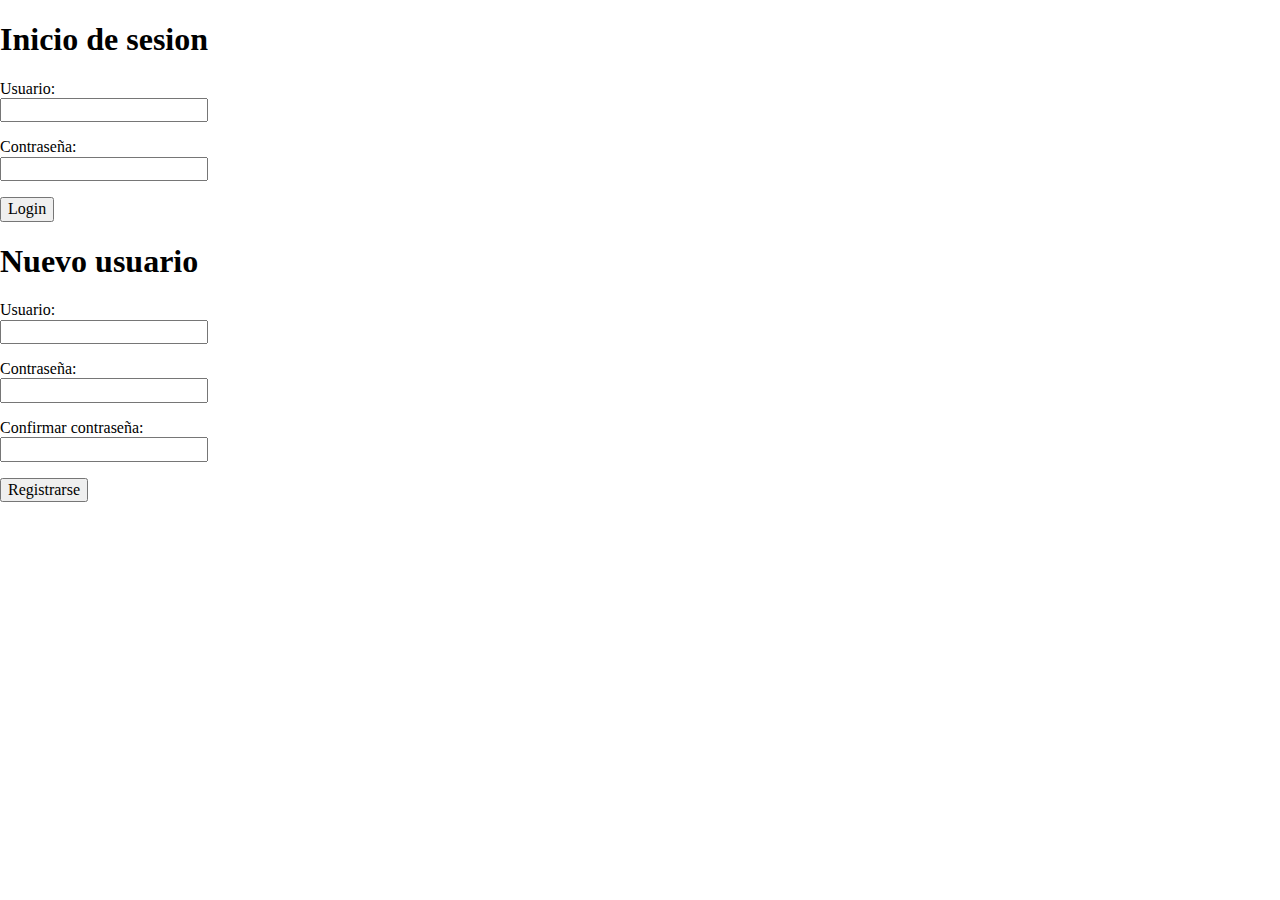
==== index.html @ 91f0b83f "version commit" ====
<!DOCTYPE html>
<html lang="es">

<head>
    <meta charset="UTF-8">
    <meta name="viewport" content="width=device-width, initial-scale=1.0, user-scalable=no">
    <meta http-equiv="X-UA-Compatible" content="ie=edge">
    <title>Poker Tomellosero 2.0</title>

    <!-- Hojas de estilos -->
    <link rel="stylesheet" type="text/css" href="css/normalize.css" />
    <link rel="stylesheet" href="css/estilos.css">
    <!-- Script -->
    <script src="js/cargar.js"></script>

    <!--<script src="https://kit.fontawesome.com/446d3686df.js" crossorigin="anonymous"></script>-->
</head>

<body>
    <div class="contenedor fondo_color_verde" id="contenedor">

        <div class="login">
            <h1 class="margin_p_login">Inicio de sesion</h1>
            <p class="margin_p_login">Usuario: <br> <input type="text"></p>
            <p class="margin_p_login">Contraseña: <br> <input type="text"></p>
            <p class="margin_p_login"><button id="botonLogin" class="botonesPrincipales">Login</button></p>
        </div>
        <div class="registro">
            <h1 class="margin_p_login">Nuevo usuario</h1>
            <p class="margin_p_login">Usuario: <br> <input type="text"> </p>
            <p class="margin_p_login">Contraseña: <br> <input type="password"> </p>
            <p class="margin_p_login">Confirmar contraseña: <br> <input type="password"></p>
            <p class="margin_p_login"><button id="botonLogin" class="botonesPrincipales">Registrarse</button></p>
        </div>

    </div>
    <div id="contenedorJuego">

    </div>
</body>

</html>
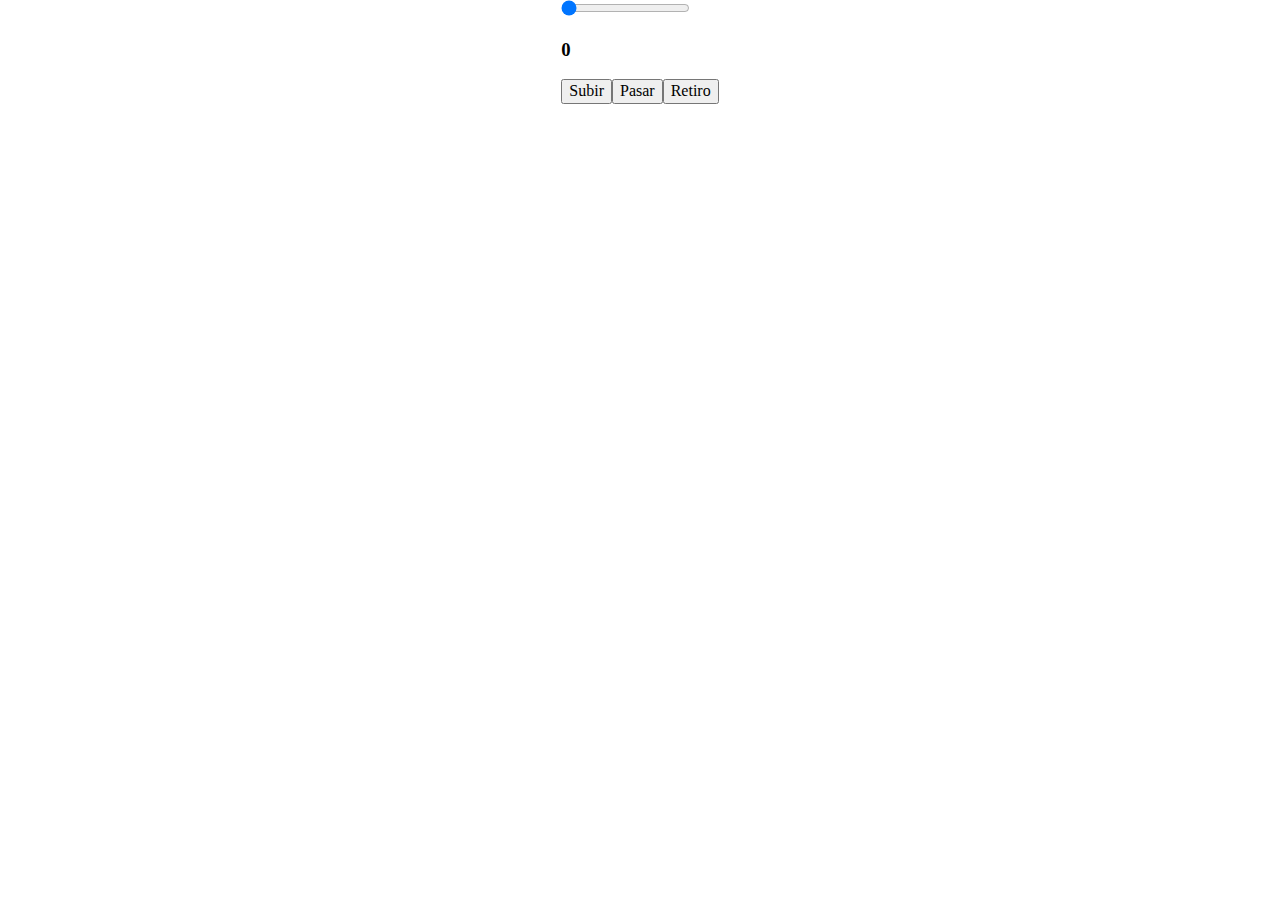
==== commit 420d8bb0: "No funciona" ====
--- a/index.html
+++ b/index.html
@@ -11,26 +11,31 @@
     <link rel="stylesheet" type="text/css" href="css/normalize.css" />
     <link rel="stylesheet" href="css/estilos.css">
     <!-- Script -->
-    <script src="js/cargar.js"></script>
+    <script src="js/principal.js"></script>
+    <script src="js/crear_db.js"></script>
 
     <!--<script src="https://kit.fontawesome.com/446d3686df.js" crossorigin="anonymous"></script>-->
 </head>
 
 <body>
     <div class="contenedor fondo_color_verde" id="contenedor">
-
         <div class="login">
+            <!--<form action="#">-->
             <h1 class="margin_p_login">Inicio de sesion</h1>
             <p class="margin_p_login">Usuario: <br> <input type="text"></p>
             <p class="margin_p_login">Contraseña: <br> <input type="text"></p>
             <p class="margin_p_login"><button id="botonLogin" class="botonesPrincipales">Login</button></p>
+            <!--</form>-->
         </div>
         <div class="registro">
-            <h1 class="margin_p_login">Nuevo usuario</h1>
-            <p class="margin_p_login">Usuario: <br> <input type="text"> </p>
-            <p class="margin_p_login">Contraseña: <br> <input type="password"> </p>
-            <p class="margin_p_login">Confirmar contraseña: <br> <input type="password"></p>
-            <p class="margin_p_login"><button id="botonLogin" class="botonesPrincipales">Registrarse</button></p>
+            <span id="fallo"></span>
+            <!--<form action="#">-->
+            <h1 class="margin_p_login"> Nuevo usuario </h1>
+            <p class="margin_p_login"> Usuario: <br> <input type="text" id="usuarioInput"> </p>
+            <p class="margin_p_login"> Contraseña: <br> <input type="password" id="passwordRegistro1"> </p>
+            <p class="margin_p_login"> Confirmar contraseña: <br> <input type="password" id="passwordRegistro2"></p>
+            <p class="margin_p_login"><button id="botonRegistro" class="botonesPrincipales">Registrarse</button></p>
+            <!--</form>-->
         </div>
 
     </div>
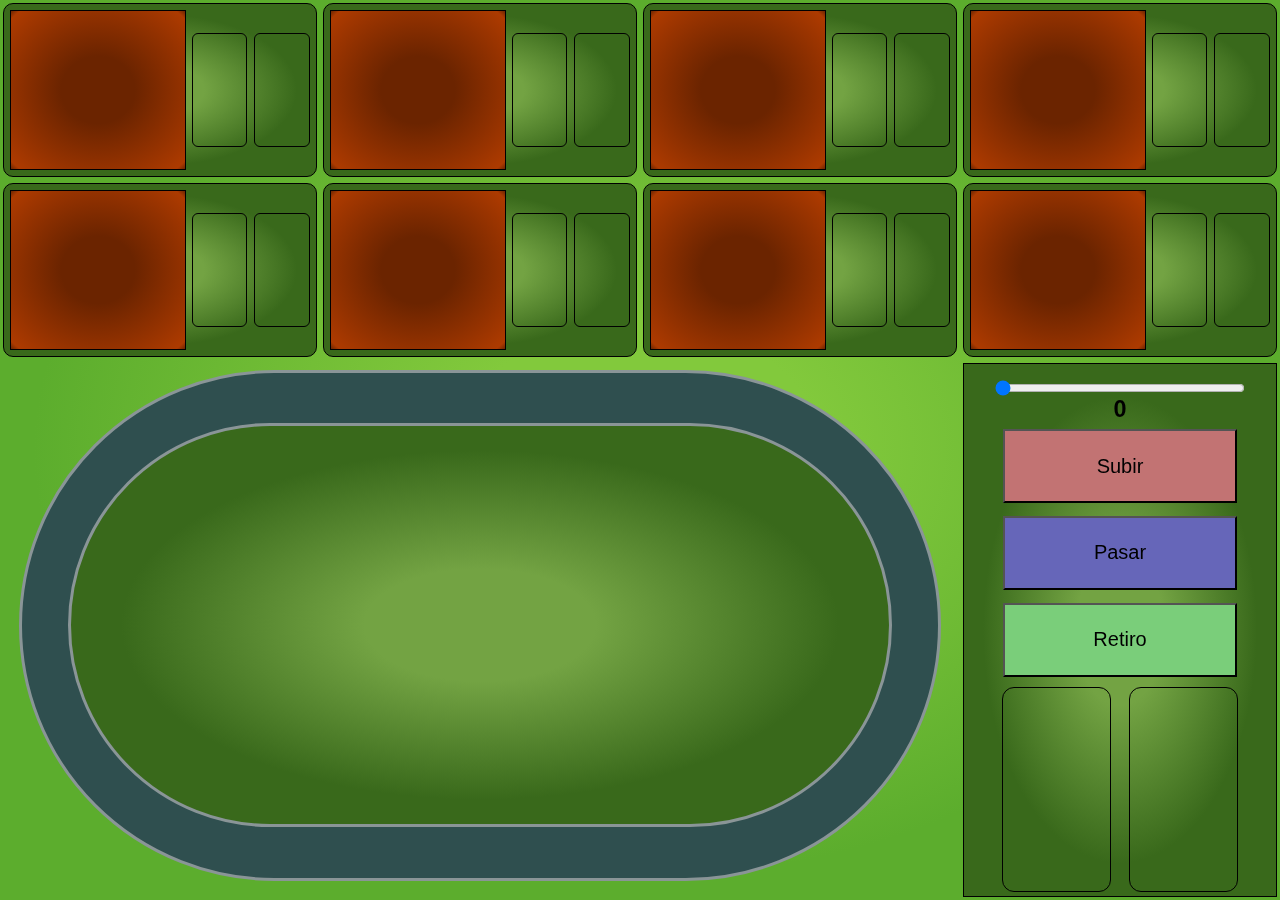
==== commit 816fd78b: "xd" ====
--- a/index.html
+++ b/index.html
@@ -10,9 +10,12 @@
     <!-- Hojas de estilos -->
     <link rel="stylesheet" type="text/css" href="css/normalize.css" />
     <link rel="stylesheet" href="css/estilos.css">
+    <!-- Jquery -->
+    <script src="js/jquery-3.4.1.min.js"></script>
     <!-- Script -->
     <script src="js/principal.js"></script>
     <script src="js/crear_db.js"></script>
+
 
     <!--<script src="https://kit.fontawesome.com/446d3686df.js" crossorigin="anonymous"></script>-->
 </head>
@@ -39,8 +42,8 @@
         </div>
 
     </div>
+    <div class="encima-repartir" id="encima-repartir"></div>
     <div id="contenedorJuego">
-
     </div>
 </body>
 
--- a/css/estilos.css
+++ b/css/estilos.css
@@ -0,0 +1,384 @@
+* {
+    box-sizing: border-box;
+}
+
+body,
+html {
+    width: 100vw;
+    height: 100vh;
+    padding: 0;
+    margin: 0;
+    /* ------------ */
+    font-family: Impact, Charcoal, sans-serif;
+    font-size: 20px;
+}
+
+.contenedor {
+    width: 100%;
+    height: 100%;
+    /* ------------ */
+    display: flex;
+    /* ------------ */
+    justify-content: center;
+    text-align: center;
+    align-items: center;
+}
+
+.login {
+    display: flex;
+    flex-direction: column;
+    /* ------------ */
+    width: 40%;
+    height: 80%;
+    /* ------------ */
+    border: 2px solid black;
+    /* ------------ */
+    justify-content: center;
+}
+
+.registro {
+    display: flex;
+    flex-direction: column;
+    /* ------------ */
+    width: 40%;
+    height: 80%;
+    /* ------------ */
+    border: 2px solid black;
+    /* ------------ */
+    justify-content: center;
+}
+
+.margin_p_login {
+    margin-top: 1%;
+    margin-bottom: 1%;
+}
+
+.botonesPrincipales {
+    width: 30%;
+    height: 30px;
+    /* -------------- */
+    font-family: Impact, Charcoal, sans-serif;
+    font-size: 18px;
+    /* -------------- */
+    border-color: black;
+}
+
+#contenedorJuego {
+    position: fixed;
+    z-index: 1;
+    /* ------------ */
+    width: 100%;
+    height: 100%;
+    /* -------- */
+    display: grid;
+    grid-template-rows: 2fr 2fr 6fr;
+    grid-template-columns: 1fr 1fr 1fr 1fr;
+    grid-template-areas: "j1 j2 j3 j4" "j5 j6 j7 j8" "mesa mesa mesa apostar";
+    /* -------- */
+    /*background-color: aquamarine;*/
+    background: radial-gradient(ellipse at center, rgba(130, 201, 60, 1) 15%, rgba(130, 201, 60, 1) 20%, rgba(92, 173, 45, 1) 67%, rgba(92, 173, 45, 1) 88%);
+}
+
+.encima-repartir {
+    position: absolute;
+    z-index: 2;
+    /* ------------ */
+    width: 100%;
+    height: 100%;
+}
+
+#contenedorJuego button,
+#contenedorJuego span {
+    width: 75%;
+    height: 75%;
+    /* -------------- */
+    font-family: Impact, Charcoal, sans-serif;
+    font-size: 20px;
+    /* -------------- */
+    border-color: black;
+}
+
+#contenedorJuego h3 {
+    margin: 0;
+}
+
+.displayJugadores {
+    display: grid;
+    grid-template-rows: 1fr 4fr 1fr;
+    grid-template-columns: 3fr 1fr 1fr;
+    grid-template-areas: "jugador hueco1 hueco2" "jugador carta1 carta2" "jugador hueco hueco";
+}
+
+.jugador {
+    margin: 1%;
+    /* -------- */
+    border: 1px solid black;
+    box-sizing: border-box;
+    border-radius: 10px;
+}
+
+.mesa {
+    margin: 1%;
+    margin-left: 2%;
+    margin-right: 2%;
+    margin-bottom: 2%;
+    /* -------- */
+    border-radius: 500px;
+    border: 3px solid rgb(138, 149, 151);
+    box-sizing: border-box;
+    /* -------- */
+    grid-area: mesa;
+    background-color: darkslategray;
+    /* -------- */
+    display: flex;
+    flex-direction: column;
+    /* -------- */
+    justify-content: center;
+    text-align: center;
+    align-items: center;
+}
+
+.mesaInterior {
+    width: 90%;
+    height: 80%;
+    /* -------- */
+    border-radius: 500px;
+    border: 3px solid rgb(138, 149, 151);
+    box-sizing: border-box;
+    /* -------- */
+    display: grid;
+    grid-template-rows: 1fr 2fr 1fr;
+    grid-template-columns: 1fr 2fr 2fr 2fr 2fr 2fr 2fr 1fr;
+    grid-template-areas: ". . . . . . . ." ". mazo carta1 carta2 carta3 carta4 carta5 ." ". . . . . . . .";
+}
+
+.apostar {
+    margin: 1%;
+    /* -------- */
+    grid-area: apostar;
+    /* -------- */
+    border: 1px solid black;
+    box-sizing: border-box;
+    /* -------- */
+    display: grid;
+    grid-template-rows: 3fr 2fr;
+    grid-template-columns: 3fr 10fr 1fr 10fr 3fr;
+    grid-template-areas: "botones botones botones botones botones" "sitio1 carta1 sitio2 carta2 sitio3";
+}
+
+.puesto {
+    margin: 3%;
+    /* -------- */
+    grid-area: jugador;
+    background: radial-gradient(ellipse at center, rgba(107, 36, 0, 1) 16%, rgba(107, 36, 0, 1) 30%, rgba(169, 57, 0, 1) 91%, rgba(173, 58, 0, 1) 95%, rgba(107, 36, 0, 1) 100%);
+    /* -------- */
+    border: 1px solid black;
+    box-sizing: border-box;
+}
+
+.carta {
+    margin: 1%;
+    margin-right: 10%;
+    /* -------- */
+    border-radius: 6px;
+    /* -------- */
+    border: 1px solid black;
+    box-sizing: border-box;
+    /* -------- */
+    background-image: url(../img/reversoNegro.jpg);
+    background-position: center center;
+    background-size: 100% auto;
+    background-repeat: no-repeat;
+}
+
+.puesto-carta-jugador1 {
+    grid-area: carta1;
+}
+
+.puesto-carta-jugador2 {
+    grid-area: carta2;
+}
+
+.check {
+    display: flex;
+    justify-content: center;
+    text-align: center;
+    align-items: center;
+    /* -------- */
+    margin: 1%;
+    margin-right: 10%;
+}
+
+.hueco-check1 {
+    grid-area: hueco1;
+}
+
+.hueco-check2 {
+    grid-area: hueco2;
+}
+
+.botonesApuestas {
+    grid-area: botones;
+    /* Poner flexible */
+    display: flex;
+    flex-direction: column;
+    /* -------------- */
+    justify-content: center;
+    align-items: center;
+    text-align: center;
+}
+
+.pasar {
+    display: flex;
+    width: 90%;
+    height: 20%;
+    /* -------------- */
+    margin: 2%;
+    /* -------------- */
+    justify-content: center;
+    align-items: center;
+    /* -------------- */
+    background-color: rgb(102, 102, 185);
+}
+
+.retiro {
+    display: flex;
+    width: 90%;
+    height: 20%;
+    /* -------------- */
+    margin: 2%;
+    /* -------------- */
+    justify-content: center;
+    align-items: center;
+    /* -------------- */
+    background-color: rgb(122, 206, 122);
+}
+
+.subir {
+    display: flex;
+    width: 90%;
+    height: 20%;
+    /* -------------- */
+    margin: 2%;
+    /* -------------- */
+    justify-content: center;
+    align-items: center;
+    /* -------------- */
+    background-color: rgb(194, 115, 115);
+}
+
+.barra {
+    display: flex;
+    width: 80%;
+    margin-top: 5%;
+    /* -------------- */
+    justify-content: center;
+    align-items: center;
+}
+
+.cartaPropia {
+    margin: 3%;
+    /* -------- */
+    border: 1px solid black;
+    box-sizing: border-box;
+    /* -------- */
+    border-radius: 12px;
+    /* -------- */
+    background-image: url(../img/reversoNegro.jpg);
+    background-position: center center;
+    background-size: 100% auto;
+    background-repeat: no-repeat;
+}
+
+.carta-area-1 {
+    grid-area: carta1;
+}
+
+.carta-area-2 {
+    grid-area: carta2;
+}
+
+.mazo {
+    /*width: 100%;
+    height: 100%;*/
+    /* -------- */
+    border-radius: 12px;
+    /* -------- */
+    background-image: url(../img/reversoNegro.jpg);
+    background-size: 100% 100%;
+    background-repeat: no-repeat;
+    /* -------- */
+    grid-area: mazo;
+}
+
+.cartasMesa {
+    width: 12%;
+    height: 40%;
+    /* -------- */
+    border-radius: 12px;
+    /* -------- */
+    background-image: url(../img/reversoNegro.jpg);
+    background-size: 100% 100%;
+    background-repeat: no-repeat;
+}
+
+.mover-carta {
+    /*transform: translate(150px, 0px);*/
+    animation: animacarta 2s;
+    /*animation-direction: reverse;*/
+}
+
+@keyframes animacarta {
+    100% {
+        transform: translate(192px, 192px);
+    }
+}
+
+.fondo_color_verde {
+    background: radial-gradient(ellipse at center, rgba(115, 163, 67, 1) 15%, rgba(115, 163, 67, 1) 20%, rgba(57, 105, 27, 1) 62%, rgba(57, 105, 27, 1) 88%);
+}
+
+@media screen and (max-width: 650px) {
+    #contenedorJuego {
+        display: grid;
+        grid-template-rows: 1fr 1fr 2fr 1fr 1fr 2fr;
+        grid-template-columns: 1fr 1fr;
+        grid-template-areas: "j1 j2" "j3 j4" "mesa mesa" "j5 j6" "j7 j8" "apostar apostar";
+    }
+    .mesa {
+        margin: 1%;
+        /* -------- */
+        border-radius: 0px;
+        /* -------- */
+        border: 0px solid rgb(138, 149, 151);
+        /* -------- */
+        background: transparent;
+    }
+    .mesaInterior {
+        width: 100%;
+        height: 100%;
+        /* -------- */
+        border: 1px solid black;
+        border-radius: 10px;
+        /* -------- */
+        grid-template-rows: 1fr 4fr 1fr;
+    }
+    .apostar {
+        grid-area: apostar;
+        /* -------- */
+        display: grid;
+        grid-template-rows: 1fr;
+        grid-template-columns: 5fr 1fr 2fr 2fr;
+        grid-template-areas: "botones . carta1 carta2";
+    }
+    .puesto {
+        border: 1px solid black;
+        box-sizing: border-box;
+    }
+    .displayJugadores {
+        display: grid;
+        grid-template-rows: 1fr;
+        grid-template-columns: 3fr 1fr 1fr;
+        grid-template-areas: "jugador carta1 carta2";
+    }
+}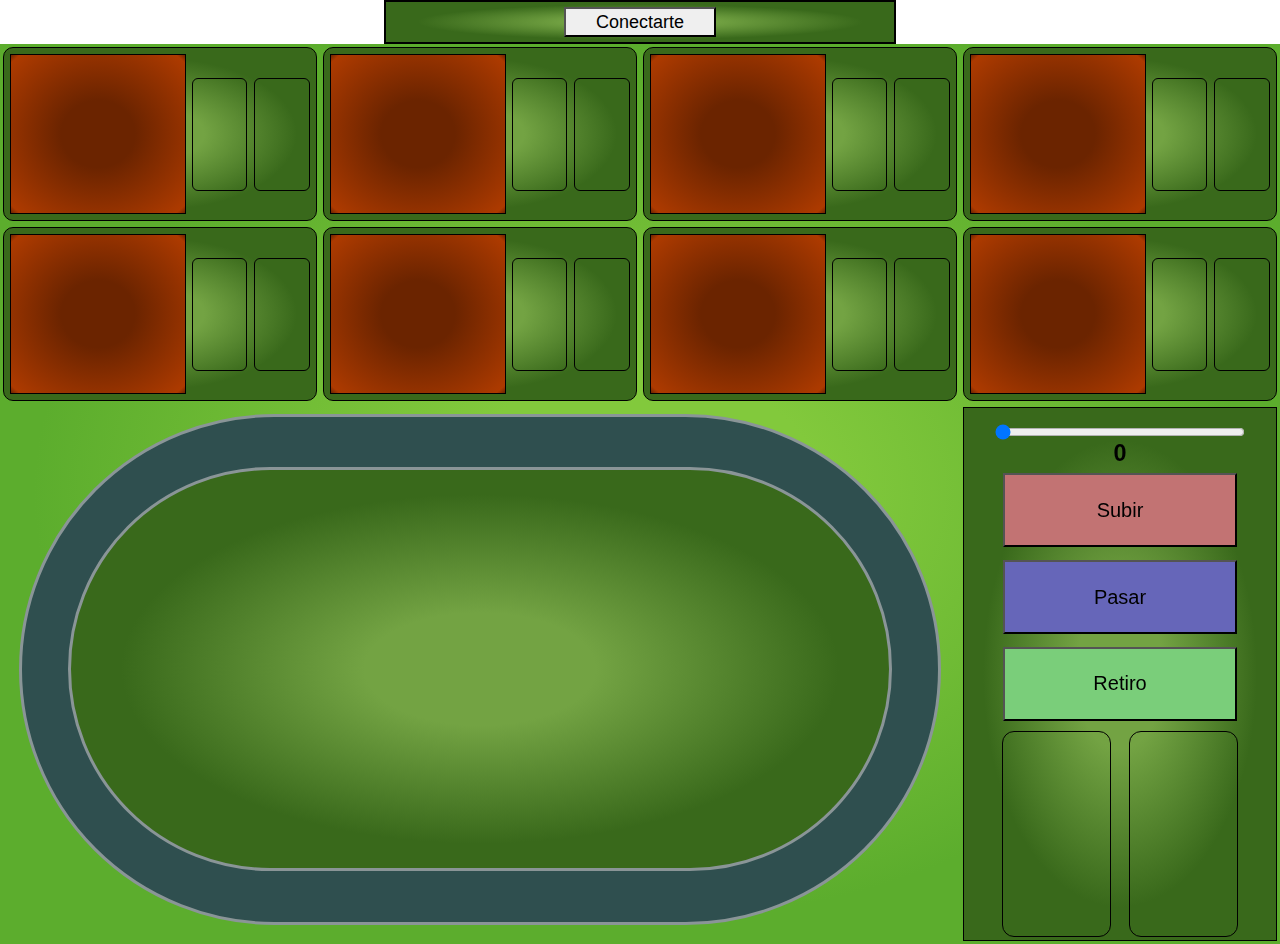
==== commit d29390cb: "comienzo indexedb" ====
--- a/index.html
+++ b/index.html
@@ -7,43 +7,51 @@
     <meta http-equiv="X-UA-Compatible" content="ie=edge">
     <title>Poker Tomellosero 2.0</title>
 
+    <!-- Jquery -->
+    <script src="js/jquery-3.4.1.min.js"></script>
+    <script src="js/jquery-ui.min.js"></script>
+    <script src="js/bootstrap.bundle.min.js"></script>
+
     <!-- Hojas de estilos -->
     <link rel="stylesheet" type="text/css" href="css/normalize.css" />
-    <link rel="stylesheet" href="css/estilos.css">
-    <!-- Jquery -->
-    <script src="js/jquery-3.4.1.min.js"></script>
+    <link rel="stylesheet" type="text/css" href="css/jquery-ui.min.css" />
+    <link rel="stylesheet" type="text/css" href="css/bootstrap.min.css" />
+    <!--<link rel="stylesheet" type="text/css" href="css/bootstrap-grid.min.css" />-->
+    <link rel="stylesheet" type="text/css" href="css/estilos.css" />
+
     <!-- Script -->
     <script src="js/principal.js"></script>
     <script src="js/crear_db.js"></script>
-
 
     <!--<script src="https://kit.fontawesome.com/446d3686df.js" crossorigin="anonymous"></script>-->
 </head>
 
 <body>
-    <div class="contenedor fondo_color_verde" id="contenedor">
-        <div class="login">
-            <!--<form action="#">-->
-            <h1 class="margin_p_login">Inicio de sesion</h1>
-            <p class="margin_p_login">Usuario: <br> <input type="text"></p>
-            <p class="margin_p_login">Contraseña: <br> <input type="text"></p>
-            <p class="margin_p_login"><button id="botonLogin" class="botonesPrincipales">Login</button></p>
-            <!--</form>-->
+    <div class="container" id="container">
+        <div class="contenedor" id="contenedor">
+            <div class="login fondo_color_verde">
+                <!--<form action="#">
+                <h1 class="margin_p_login">Inicio de sesion</h1>
+                <p class="margin_p_login">Usuario: <br> <input type="text"></p>
+                <p class="margin_p_login">Contraseña: <br> <input type="text"></p>-->
+                <p class="margin_p_login"><button id="botonLogin" class="botonesPrincipales">Conectarte</button></p>
+                <!--</form>-->
+            </div>
+            <!--<div class="registro fondo_color_verde">
+                <span id="fallo"></span>
+                <form action="#">
+                <h1 class="margin_p_login"> Nuevo usuario </h1>
+                <p class="margin_p_login"> Usuario: <br> <input type="text" id="usuarioInput"> </p>
+                <p class="margin_p_login"> Contraseña: <br> <input type="password" id="passwordRegistro1"> </p>
+                <p class="margin_p_login"> Confirmar contraseña: <br> <input type="password" id="passwordRegistro2"></p>
+                <p class="margin_p_login"><button id="botonRegistro" class="botonesPrincipales">Registrarse</button></p>
+                </form>
+            </div>-->
+
         </div>
-        <div class="registro">
-            <span id="fallo"></span>
-            <!--<form action="#">-->
-            <h1 class="margin_p_login"> Nuevo usuario </h1>
-            <p class="margin_p_login"> Usuario: <br> <input type="text" id="usuarioInput"> </p>
-            <p class="margin_p_login"> Contraseña: <br> <input type="password" id="passwordRegistro1"> </p>
-            <p class="margin_p_login"> Confirmar contraseña: <br> <input type="password" id="passwordRegistro2"></p>
-            <p class="margin_p_login"><button id="botonRegistro" class="botonesPrincipales">Registrarse</button></p>
-            <!--</form>-->
+        <div class="encima-repartir" id="encima-repartir"></div>
+        <div id="contenedorJuego">
         </div>
-
-    </div>
-    <div class="encima-repartir" id="encima-repartir"></div>
-    <div id="contenedorJuego">
     </div>
 </body>
 
